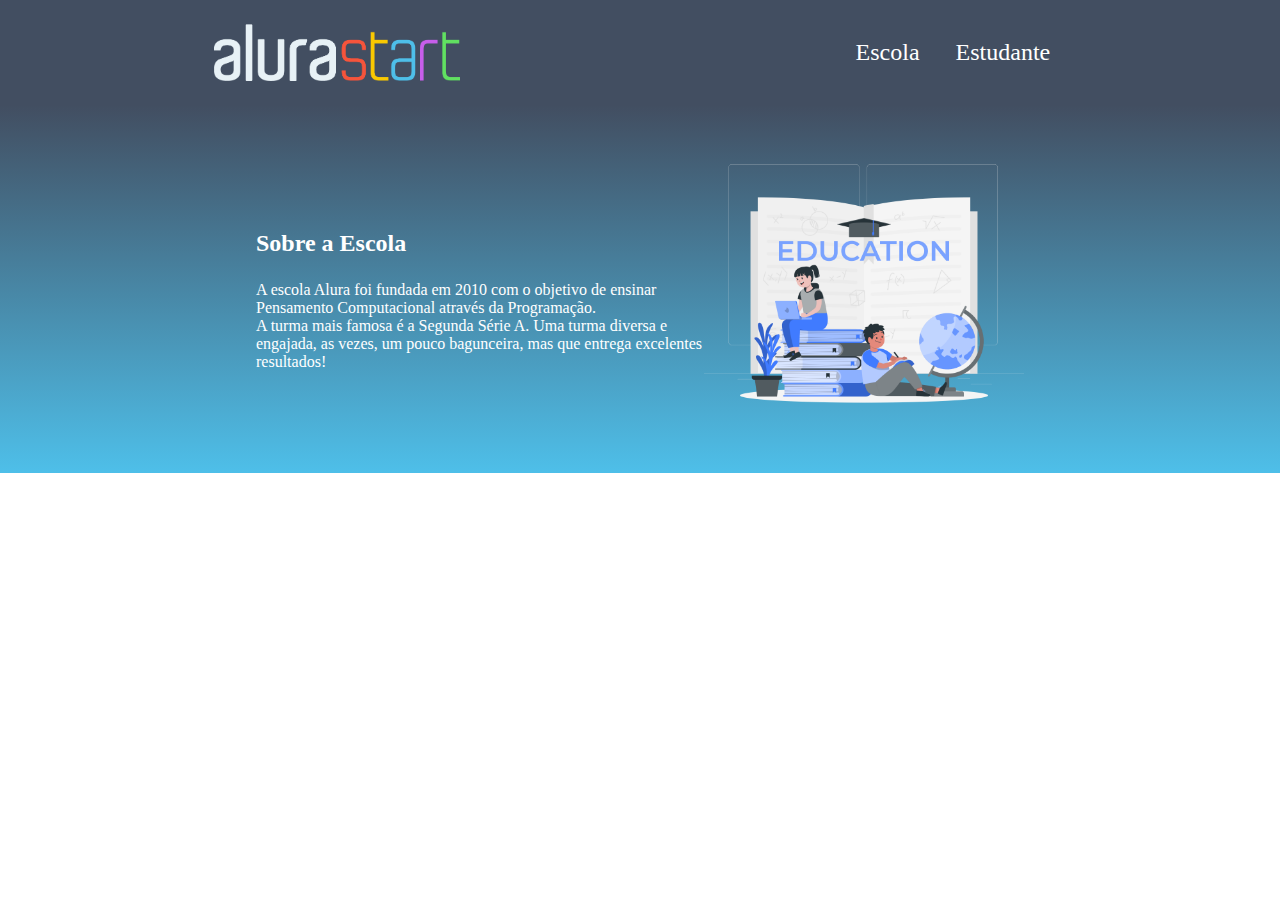
==== index.html @ 38476d0a "Add files via upload" ====
<html lang="en">
<head>
    <meta charset="UTF-8">
    <meta http-equiv="X-UA-Compatible" content="IE=edge">
    <meta name="viewport" content="width=device-width, initial-scale=1.0">
    <title>Document</title>
    <link rel="stylesheet" href="style.css">
</head>
<body>
    <header class="cabecalho">
        <img class="cabecalho-imagem" src="alurastart logo.png" alt="logo da alura start">
        <ul class="cabecalho-lista">
            <li class="cabecalho-lista-item">Escola</li>
            <li class="cabecalho-lista-item">Estudante</li>
        </ul>
    </header>
    <section class="escola">
        <div class="escola-div-conteudo">
            <h2 class="escola-titulo">Sobre a Escola</h2>
            <p class="escola-texto-um">A escola Alura foi fundada em 2010 com o objetivo de ensinar Pensamento Computacional através da Programação.</p>
            <p class="escola-texto-dois">A turma mais famosa é a Segunda Série A. Uma turma diversa e engajada, as vezes, um pouco bagunceira, mas que entrega excelentes resultados!</p>    
        </div>
        <img class="escola-imagem"src="Education-rafiki.png" alt="imagem representando uma educação escolar">
    </section>
</body>
</html>
---- style.css ----
*{
    margin: 0;
    padding: 0;
}

.cabecalho {
    background-color: #424E61;
    color: white;
    display: flex;
    justify-content: space-around;
    align-items: center;
    padding: 24px;
}

.cabecalho-imagem{
    width: 20%;
}

.cabecalho-lista-item{
    display: inline-block;
    margin: 0 16px;
    font-size: 24px;
}

.escola-imagem{
    width: 25%;
}

.escola{
    background-image: linear-gradient(#424E61,#4EBFE9);
    color: white;
    display: flex;
    justify-content: center;
    align-items: center;
    padding: 24px 0 ;
}

.escola-div-conteudo{
    width: 35%;
}
.escola-titulo{
    padding: 24px 0;
}
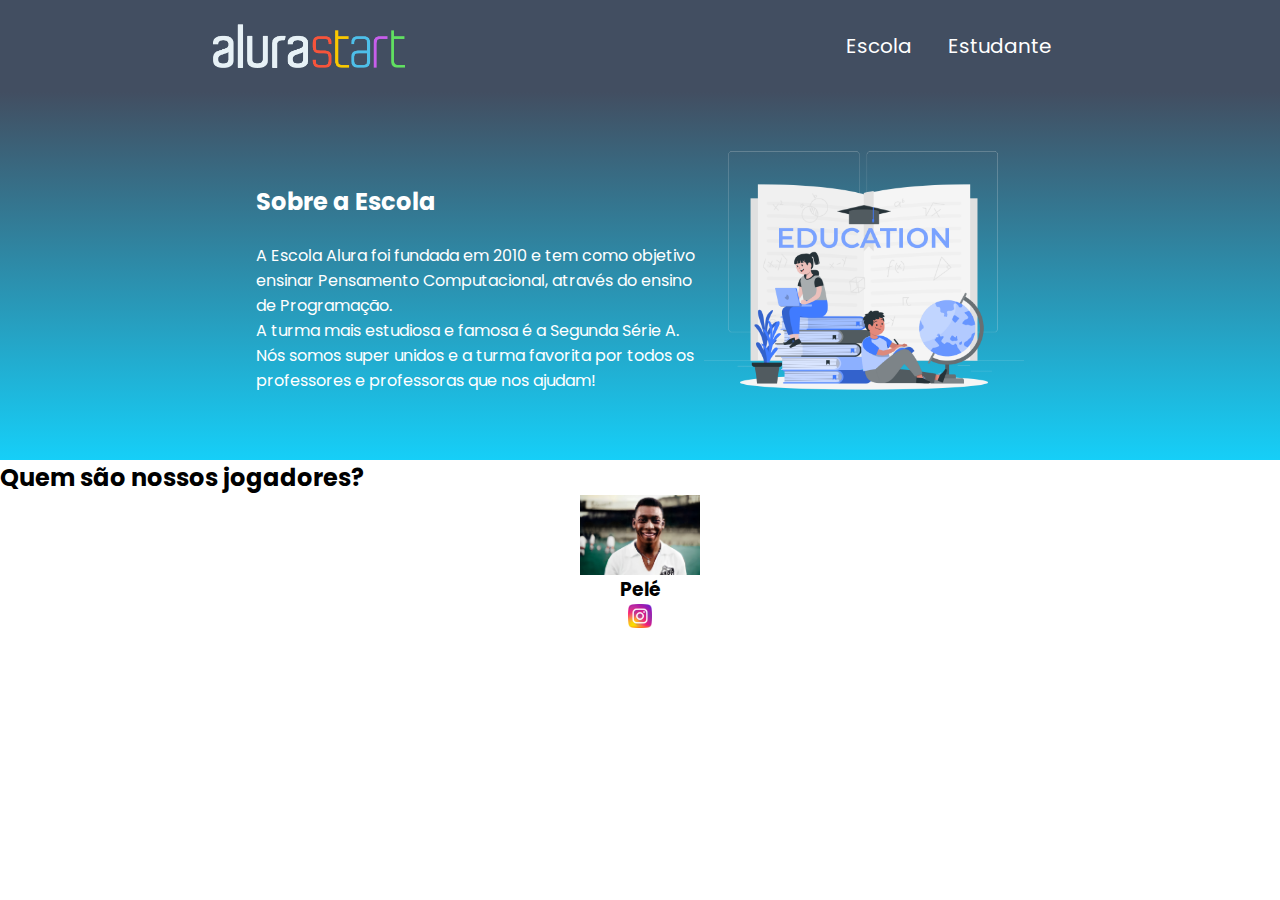
==== commit 476341b0: "Add files via upload" ====
--- a/index.html
+++ b/index.html
@@ -1,11 +1,14 @@
 <html lang="en">
-<head>
-    <meta charset="UTF-8">
-    <meta http-equiv="X-UA-Compatible" content="IE=edge">
-    <meta name="viewport" content="width=device-width, initial-scale=1.0">
-    <title>Document</title>
-    <link rel="stylesheet" href="style.css">
-</head>
+    <head>
+        <meta charset="UTF-8">
+        <meta http-equiv="X-UA-Compatible" content="IE=edge">
+        <meta name="viewport" content="width=device-width, initial-scale=1.0">
+        <title>Equipe Alura Start</title>
+        <link rel="stylesheet" href="style.css">
+        <link rel="preconnect" href="https://fonts.googleapis.com">
+        <link rel="preconnect" href="https://fonts.gstatic.com" crossorigin>
+        <link href="https://fonts.googleapis.com/css2?family=Poppins&display=swap" rel="stylesheet">
+    </head>    
 <body>
     <header class="cabecalho">
         <img class="cabecalho-imagem" src="alurastart logo.png" alt="logo da alura start">
@@ -14,14 +17,25 @@
             <li class="cabecalho-lista-item">Estudante</li>
         </ul>
     </header>
+
+
     <section class="escola">
         <div class="escola-div-conteudo">
             <h2 class="escola-titulo">Sobre a Escola</h2>
-            <p class="escola-texto-um">A escola Alura foi fundada em 2010 com o objetivo de ensinar Pensamento Computacional através da Programação.</p>
-            <p class="escola-texto-dois">A turma mais famosa é a Segunda Série A. Uma turma diversa e engajada, as vezes, um pouco bagunceira, mas que entrega excelentes resultados!</p>    
+            <p class="escola-texto-um">A Escola Alura foi fundada em 2010 e tem como objetivo ensinar Pensamento Computacional, através do ensino de  Programação.</p>
+            <p class="escola-texto-dois">A turma mais estudiosa e famosa é a Segunda Série A. Nós somos super unidos e a turma favorita por todos os professores e professoras que nos ajudam!</p>
         </div>
-        <img class="escola-imagem"src="Education-rafiki.png" alt="imagem representando uma educação escolar">
+        <img class="escola-imagem" src="Education-rafiki.png" alt="educação">
+    </section>
+    <section class="estudante">
+        <h2 class="estudante-titulo">Quem são nossos jogadores?</h2>
+        <div class="jogador-div">
+            <img class="estudante-imagem" src="Pele-Santos-2.jpg" alt="foto do pelé">
+            <h3 class="jogador-nome">Pelé</h3>
+            <img class="jogador-icone" src="instagram.png" alt="">
+        </div>
     </section>
 </body>
 </html>
 
+
--- a/style.css
+++ b/style.css
@@ -1,6 +1,9 @@
-*{
+* {
     margin: 0;
     padding: 0;
+}
+body{
+    font-family: 'Poppins', sans-serif;
 }
 
 .cabecalho {
@@ -9,17 +12,17 @@
     display: flex;
     justify-content: space-around;
     align-items: center;
-    padding: 24px;
+    padding: 24px 0;
 }
 
 .cabecalho-imagem{
-    width: 20%;
+    width: 15%;
 }
 
 .cabecalho-lista-item{
     display: inline-block;
     margin: 0 16px;
-    font-size: 24px;
+    font-size: 20px;
 }
 
 .escola-imagem{
@@ -27,12 +30,12 @@
 }
 
 .escola{
-    background-image: linear-gradient(#424E61,#4EBFE9);
-    color: white;
+    background-image: linear-gradient(#424E61,#16CFF8);
+    color:white;
     display: flex;
     justify-content: center;
     align-items: center;
-    padding: 24px 0 ;
+    padding: 24px 0;
 }
 
 .escola-div-conteudo{
@@ -40,4 +43,17 @@
 }
 .escola-titulo{
     padding: 24px 0;
-}+}
+
+.estudante-imagem{
+    width: 120px;
+}
+
+.jogador-icone{
+    width: 24px;
+}
+
+.jogador-div{
+    text-align: center;
+}
+
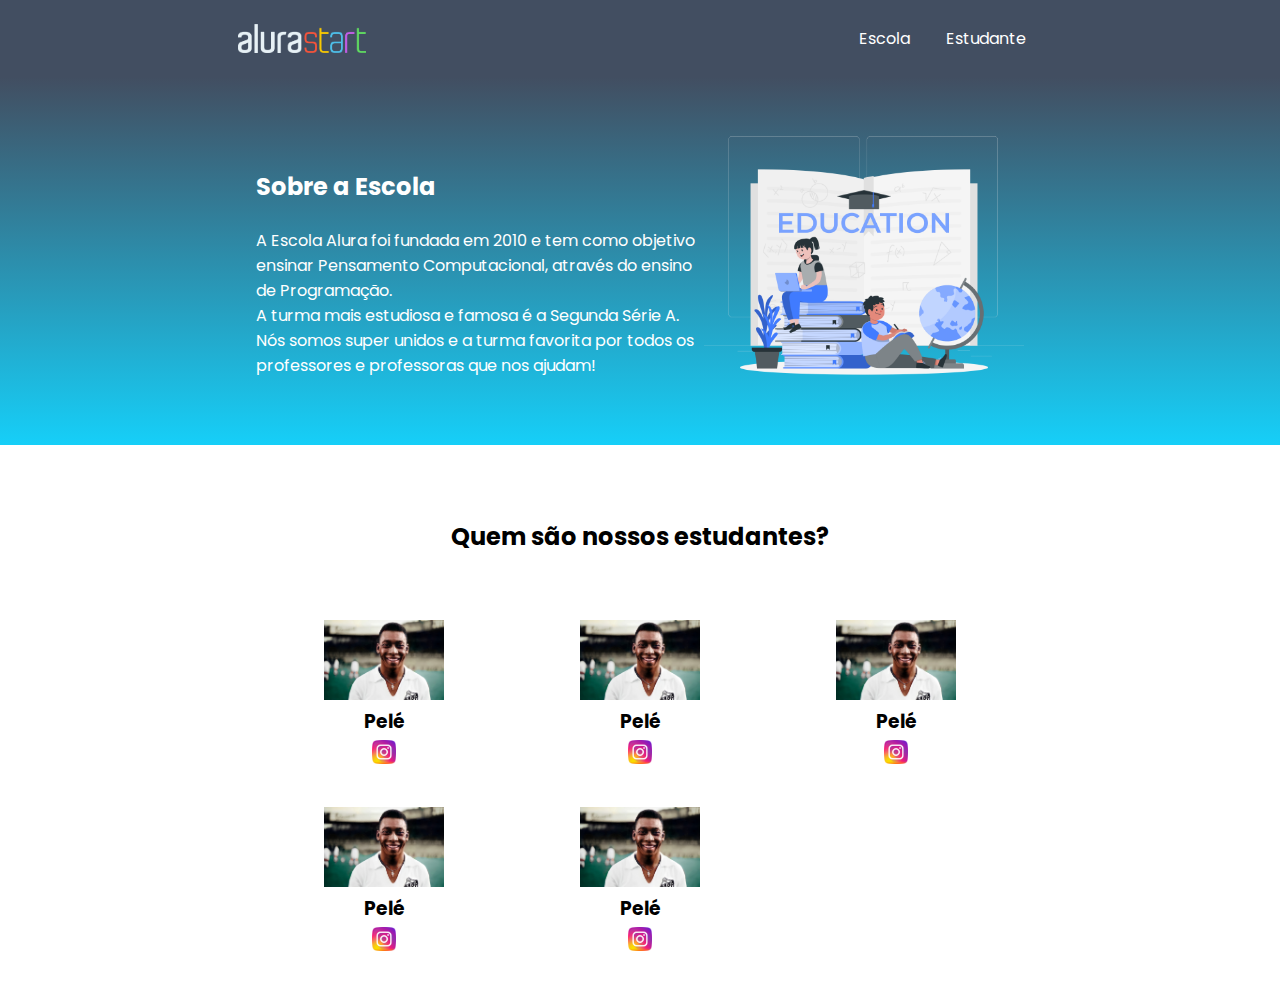
==== commit 358aca41: "Add files via upload" ====
--- a/index.html
+++ b/index.html
@@ -1,14 +1,17 @@
+<!DOCTYPE html>
 <html lang="en">
-    <head>
-        <meta charset="UTF-8">
-        <meta http-equiv="X-UA-Compatible" content="IE=edge">
-        <meta name="viewport" content="width=device-width, initial-scale=1.0">
-        <title>Equipe Alura Start</title>
-        <link rel="stylesheet" href="style.css">
-        <link rel="preconnect" href="https://fonts.googleapis.com">
-        <link rel="preconnect" href="https://fonts.gstatic.com" crossorigin>
-        <link href="https://fonts.googleapis.com/css2?family=Poppins&display=swap" rel="stylesheet">
-    </head>    
+
+<head>
+    <meta charset="UTF-8">
+    <meta http-equiv="X-UA-Compatible" content="IE=edge">
+    <meta name="viewport" content="width=device-width, initial-scale=1.0">
+    <title>Equipe Alura Start</title>
+    <link rel="stylesheet" href="style.css">
+    <link rel="preconnect" href="https://fonts.googleapis.com">
+    <link rel="preconnect" href="https://fonts.gstatic.com" crossorigin>
+    <link href="https://fonts.googleapis.com/css2?family=Poppins&display=swap" rel="stylesheet">
+</head>
+
 <body>
     <header class="cabecalho">
         <img class="cabecalho-imagem" src="alurastart logo.png" alt="logo da alura start">
@@ -17,25 +20,52 @@
             <li class="cabecalho-lista-item">Estudante</li>
         </ul>
     </header>
-
-
     <section class="escola">
         <div class="escola-div-conteudo">
             <h2 class="escola-titulo">Sobre a Escola</h2>
-            <p class="escola-texto-um">A Escola Alura foi fundada em 2010 e tem como objetivo ensinar Pensamento Computacional, através do ensino de  Programação.</p>
-            <p class="escola-texto-dois">A turma mais estudiosa e famosa é a Segunda Série A. Nós somos super unidos e a turma favorita por todos os professores e professoras que nos ajudam!</p>
+            <p class="escola-texto-um">A Escola Alura foi fundada em 2010 e tem como objetivo ensinar Pensamento
+                Computacional, através do ensino de Programação.</p>
+            <p class="escola-texto-dois">A turma mais estudiosa e famosa é a Segunda Série A. Nós somos super unidos e a
+                turma favorita por todos os professores e professoras que nos ajudam!</p>
         </div>
-        <img class="escola-imagem" src="Education-rafiki.png" alt="educação">
+        <img class="escola-imagem" src="Education-rafiki.png" alt="imagem que representa uma professora em sala de aula">
     </section>
     <section class="estudante">
-        <h2 class="estudante-titulo">Quem são nossos jogadores?</h2>
-        <div class="jogador-div">
-            <img class="estudante-imagem" src="Pele-Santos-2.jpg" alt="foto do pelé">
-            <h3 class="jogador-nome">Pelé</h3>
-            <img class="jogador-icone" src="instagram.png" alt="">
+        <h2 class="estudante-titulo">Quem são nossos estudantes?</h2>
+        <div class="estudante-todos">
+        <span></span>
+        <div class="estudante-div">
+            <img class="estudante-imagem" src="Pele-Santos-2.jpg" alt="foto do marcelo">
+            <h3 class="estudante-nome">Pelé</h3>
+            <a href="https://www.instagram.com/pele?igsh=eDFvaThrbmEwMHdr"><img class="estudante-icone" src="instagram.png" alt="icone instagram"></a>
         </div>
+        <div class="estudante-div">
+            <img class="estudante-imagem" src="Pele-Santos-2.jpg" alt="foto do marcelo">
+            <h3 class="estudante-nome">Pelé</h3>
+            <img class="estudante-icone" src="instagram.png" alt="icone instagram">
+        </div>
+        <div class="estudante-div">
+            <img class="estudante-imagem" src="Pele-Santos-2.jpg" alt="foto do marcelo">
+            <h3 class="estudante-nome">Pelé</h3>
+            <img class="estudante-icone" src="instagram.png" alt="icone instagram">
+        </div>
+        <span></span>
+        <span></span>
+        <div class="estudante-div">
+            <img class="estudante-imagem" src="Pele-Santos-2.jpg" alt="foto do marcelo">
+            <h3 class="estudante-nome">Pelé</h3>
+            <img class="estudante-icone" src="instagram.png" alt="icone instagram">
+        </div>
+        <div class="estudante-div">
+            <img class="estudante-imagem" src="Pele-Santos-2.jpg" alt="foto do marcelo">
+            <h3 class="estudante-nome">Pelé</h3>
+            <img class="estudante-icone" src="instagram.png" alt="icone instagram">
+        </div>
+    </div>
     </section>
 </body>
+
 </html>
 
 
+
--- a/style.css
+++ b/style.css
@@ -1,11 +1,10 @@
-* {
+*{
     margin: 0;
     padding: 0;
 }
-body{
+body {
     font-family: 'Poppins', sans-serif;
 }
-
 .cabecalho {
     background-color: #424E61;
     color: white;
@@ -16,13 +15,13 @@
 }
 
 .cabecalho-imagem{
-    width: 15%;
+    width: 10%;
 }
 
 .cabecalho-lista-item{
     display: inline-block;
     margin: 0 16px;
-    font-size: 20px;
+    font-size: 16px;
 }
 
 .escola-imagem{
@@ -41,19 +40,35 @@
 .escola-div-conteudo{
     width: 35%;
 }
+
+
 .escola-titulo{
     padding: 24px 0;
 }
 
+.estudante{
+    padding: 24px 0;
+}
 .estudante-imagem{
     width: 120px;
 }
 
-.jogador-icone{
+.estudante-icone{
     width: 24px;
+    padding: 4px 8px;
 }
 
-.jogador-div{
+.estudante-div{
     text-align: center;
+    padding: 16px 0;
 }
 
+.estudante-titulo{
+    text-align: center;
+    padding: 50px 0;
+}
+
+.estudante-todos{
+    display: grid;
+    grid-template-columns: 20% 20% 20% 20% 20%;
+}
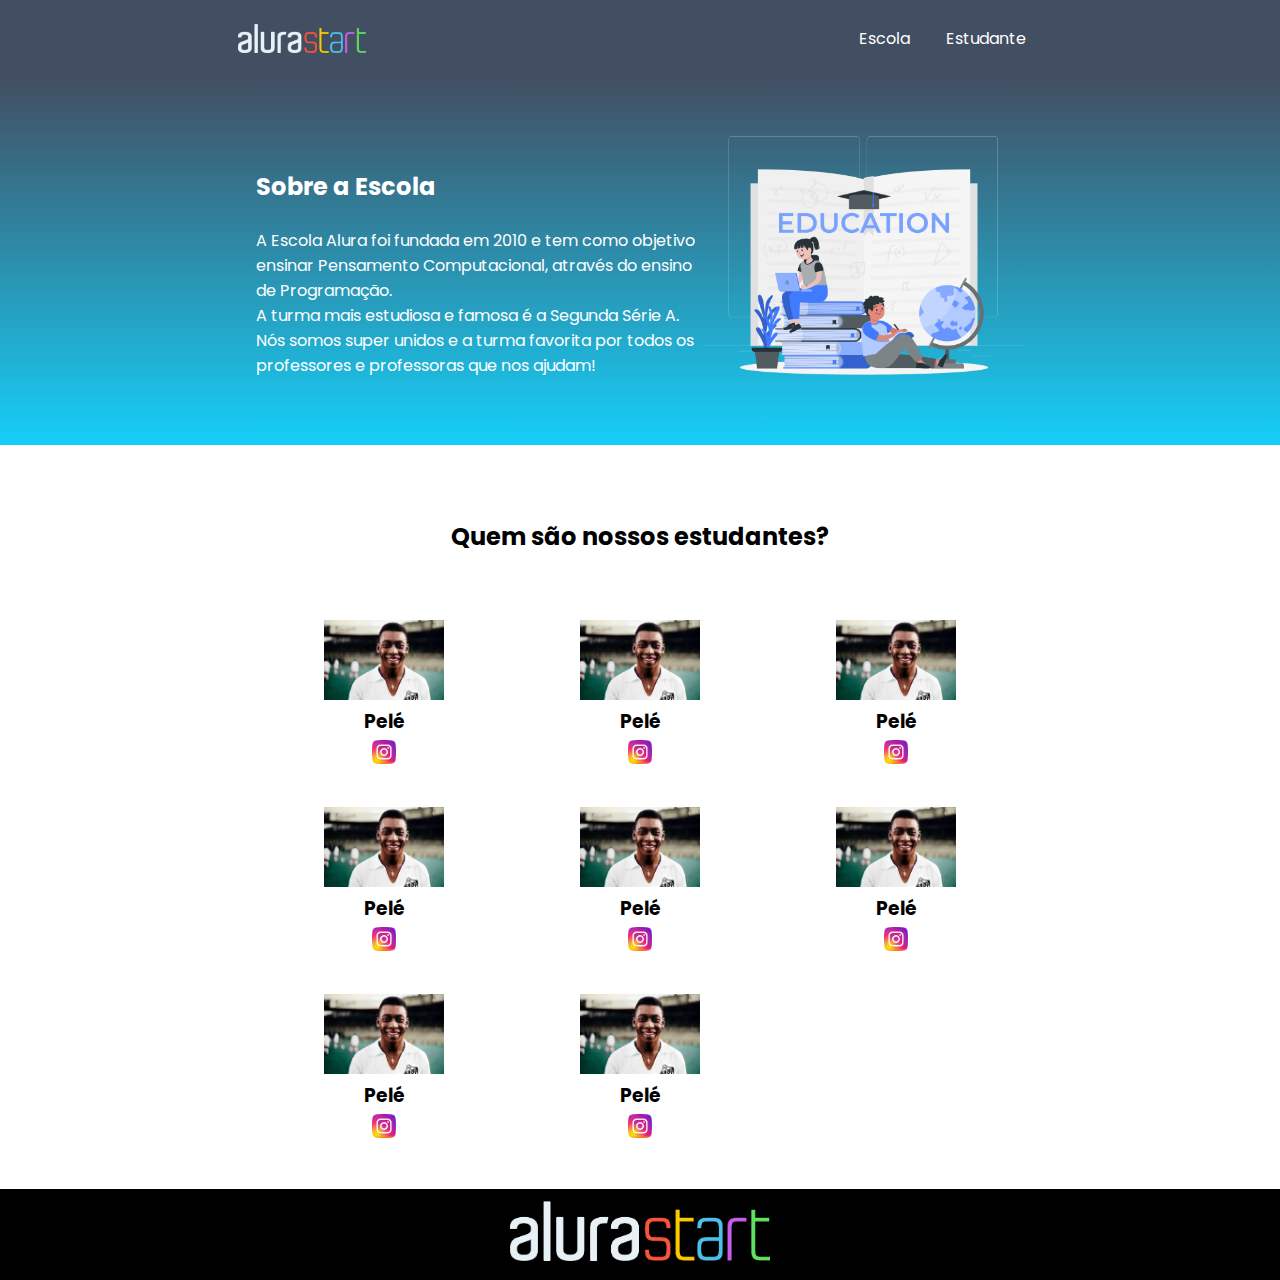
==== commit 52c48641: "Add files via upload" ====
--- a/index.html
+++ b/index.html
@@ -1,6 +1,5 @@
 <!DOCTYPE html>
 <html lang="en">
-
 <head>
     <meta charset="UTF-8">
     <meta http-equiv="X-UA-Compatible" content="IE=edge">
@@ -11,7 +10,6 @@
     <link rel="preconnect" href="https://fonts.gstatic.com" crossorigin>
     <link href="https://fonts.googleapis.com/css2?family=Poppins&display=swap" rel="stylesheet">
 </head>
-
 <body>
     <header class="cabecalho">
         <img class="cabecalho-imagem" src="alurastart logo.png" alt="logo da alura start">
@@ -23,10 +21,8 @@
     <section class="escola">
         <div class="escola-div-conteudo">
             <h2 class="escola-titulo">Sobre a Escola</h2>
-            <p class="escola-texto-um">A Escola Alura foi fundada em 2010 e tem como objetivo ensinar Pensamento
-                Computacional, através do ensino de Programação.</p>
-            <p class="escola-texto-dois">A turma mais estudiosa e famosa é a Segunda Série A. Nós somos super unidos e a
-                turma favorita por todos os professores e professoras que nos ajudam!</p>
+            <p class="escola-texto-um">A Escola Alura foi fundada em 2010 e tem como objetivo ensinar Pensamento Computacional, através do ensino de  Programação.</p>
+            <p class="escola-texto-dois">A turma mais estudiosa e famosa é a Segunda Série A. Nós somos super unidos e a turma favorita por todos os professores e professoras que nos ajudam!</p>
         </div>
         <img class="escola-imagem" src="Education-rafiki.png" alt="imagem que representa uma professora em sala de aula">
     </section>
@@ -35,37 +31,54 @@
         <div class="estudante-todos">
         <span></span>
         <div class="estudante-div">
-            <img class="estudante-imagem" src="Pele-Santos-2.jpg" alt="foto do marcelo">
+            <img class="estudante-imagem" src="Pele-Santos-2.jpg" alt="foto do pele">
             <h3 class="estudante-nome">Pelé</h3>
-            <a href="https://www.instagram.com/pele?igsh=eDFvaThrbmEwMHdr"><img class="estudante-icone" src="instagram.png" alt="icone instagram"></a>
+            <a href="https://www.instagram.com/pele/"><img class="estudante-icone" src="instagram.png" alt="icone instagram"></a>
         </div>
         <div class="estudante-div">
-            <img class="estudante-imagem" src="Pele-Santos-2.jpg" alt="foto do marcelo">
+            <img class="estudante-imagem" src="Pele-Santos-2.jpg" alt="foto do pele">
             <h3 class="estudante-nome">Pelé</h3>
-            <img class="estudante-icone" src="instagram.png" alt="icone instagram">
+            <a href="https://www.instagram.com/pele/"><img class="estudante-icone" src="instagram.png" alt="icone instagram"></a>
         </div>
         <div class="estudante-div">
-            <img class="estudante-imagem" src="Pele-Santos-2.jpg" alt="foto do marcelo">
+            <img class="estudante-imagem" src="Pele-Santos-2.jpg" alt="foto do pele">
             <h3 class="estudante-nome">Pelé</h3>
-            <img class="estudante-icone" src="instagram.png" alt="icone instagram">
+            <a href="https://www.instagram.com/pele/"><img class="estudante-icone" src="instagram.png" alt="icone instagram"></a>
         </div>
         <span></span>
         <span></span>
         <div class="estudante-div">
-            <img class="estudante-imagem" src="Pele-Santos-2.jpg" alt="foto do marcelo">
+            <img class="estudante-imagem" src="Pele-Santos-2.jpg" alt="foto do pele">
             <h3 class="estudante-nome">Pelé</h3>
-            <img class="estudante-icone" src="instagram.png" alt="icone instagram">
+            <a href="https://www.instagram.com/pele/"><img class="estudante-icone" src="instagram.png" alt="icone instagram"></a>
         </div>
         <div class="estudante-div">
-            <img class="estudante-imagem" src="Pele-Santos-2.jpg" alt="foto do marcelo">
+            <img class="estudante-imagem" src="Pele-Santos-2.jpg" alt="foto do pele">
             <h3 class="estudante-nome">Pelé</h3>
-            <img class="estudante-icone" src="instagram.png" alt="icone instagram">
+            <a href="https://www.instagram.com/pele/"><img class="estudante-icone" src="instagram.png" alt="icone instagram"></a>
         </div>
+        <div class="estudante-div">
+            <img class="estudante-imagem" src="Pele-Santos-2.jpg" alt="foto do pele">
+            <h3 class="estudante-nome">Pelé</h3>
+            <a href="https://www.instagram.com/pele/"><img class="estudante-icone" src="instagram.png" alt="icone instagram"></a>
+        </div>
+        <span></span>
+        <span></span>
+        <div class="estudante-div">
+            <img class="estudante-imagem" src="Pele-Santos-2.jpg" alt="foto do pele">
+            <h3 class="estudante-nome">Pelé</h3>
+            <a href="https://www.instagram.com/pele/"><img class="estudante-icone" src="instagram.png" alt="icone instagram"></a>
+        </div>
+        <div class="estudante-div">
+            <img class="estudante-imagem" src="Pele-Santos-2.jpg" alt="foto do pele">
+            <h3 class="estudante-nome">Pelé</h3>
+            <a href="https://www.instagram.com/pele/"><img class="estudante-icone" src="instagram.png" alt="icone instagram"></a>
+        </div>
+
     </div>
     </section>
+    <footer class="rodape">
+        <img class="rodape-imagem"src="alurastart logo.png" alt="logo da alura start">
+    </footer>
 </body>
-
-</html>
-
-
-
+</html>--- a/style.css
+++ b/style.css
@@ -72,3 +72,14 @@
     display: grid;
     grid-template-columns: 20% 20% 20% 20% 20%;
 }
+
+.rodape{
+    background-color: black;
+    text-align: center;
+}
+
+.rodape-imagem{
+    height: 60px;
+    padding: 12px 0;
+   
+}
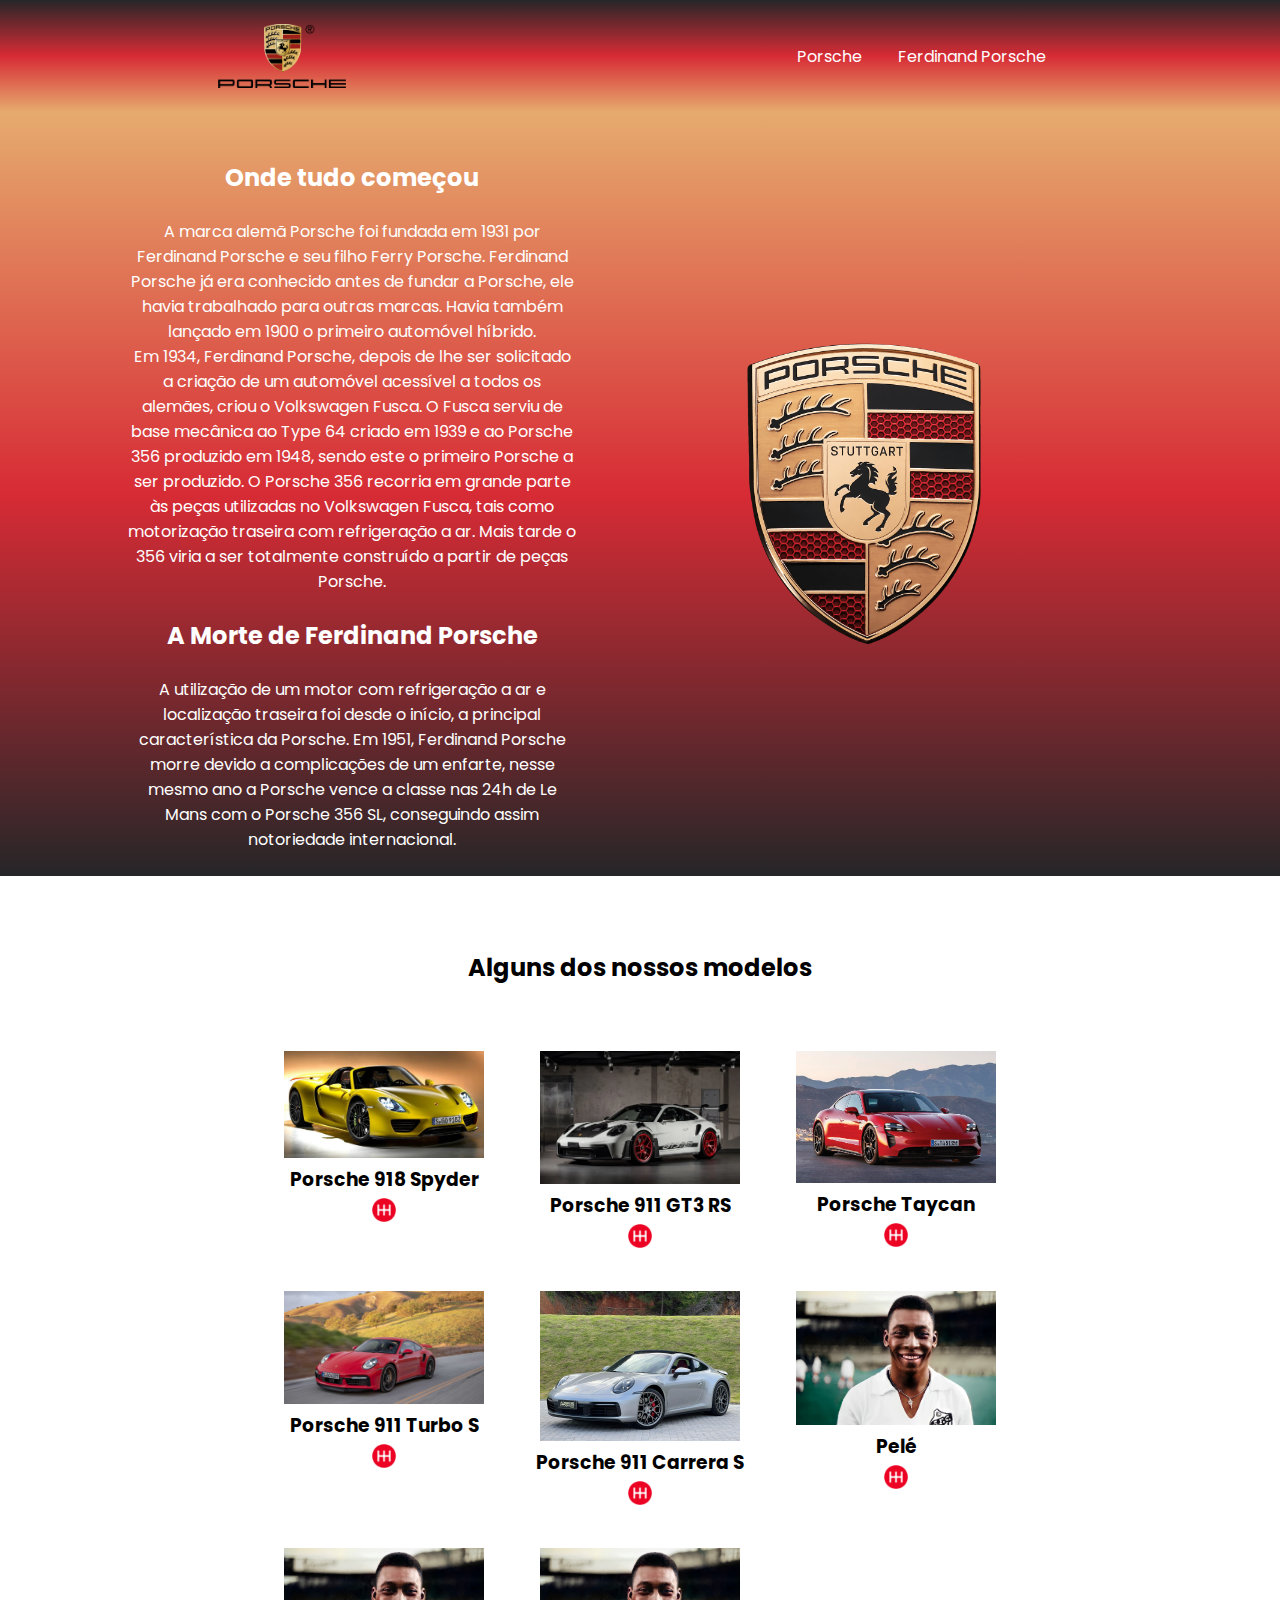
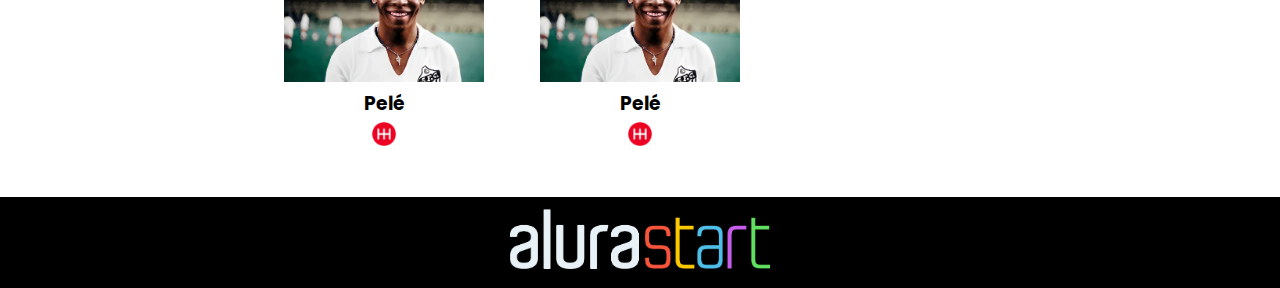
==== commit af030bea: "Add files via upload" ====
--- a/index.html
+++ b/index.html
@@ -4,7 +4,7 @@
     <meta charset="UTF-8">
     <meta http-equiv="X-UA-Compatible" content="IE=edge">
     <meta name="viewport" content="width=device-width, initial-scale=1.0">
-    <title>Equipe Alura Start</title>
+    <title>Sobre a Porsche</title>
     <link rel="stylesheet" href="style.css">
     <link rel="preconnect" href="https://fonts.googleapis.com">
     <link rel="preconnect" href="https://fonts.gstatic.com" crossorigin>
@@ -12,67 +12,71 @@
 </head>
 <body>
     <header class="cabecalho">
-        <img class="cabecalho-imagem" src="alurastart logo.png" alt="logo da alura start">
+        <img class="cabecalho-imagem" src="Porsche.png" alt="logo da porsche">
         <ul class="cabecalho-lista">
-            <li class="cabecalho-lista-item">Escola</li>
-            <li class="cabecalho-lista-item">Estudante</li>
+            <li class="cabecalho-lista-item">Porsche</li>
+            <li class="cabecalho-lista-item">Ferdinand Porsche</li>
         </ul>
     </header>
     <section class="escola">
         <div class="escola-div-conteudo">
-            <h2 class="escola-titulo">Sobre a Escola</h2>
-            <p class="escola-texto-um">A Escola Alura foi fundada em 2010 e tem como objetivo ensinar Pensamento Computacional, através do ensino de  Programação.</p>
-            <p class="escola-texto-dois">A turma mais estudiosa e famosa é a Segunda Série A. Nós somos super unidos e a turma favorita por todos os professores e professoras que nos ajudam!</p>
+            <h2 class="escola-titulo">Onde tudo começou</h2>
+            <div class="escola-textos">
+            <p class="escola-texto-um">A marca alemã Porsche foi fundada em 1931 por Ferdinand Porsche e seu filho Ferry Porsche. Ferdinand Porsche já era conhecido antes de fundar a Porsche, ele havia trabalhado para outras marcas. Havia também lançado em 1900 o primeiro automóvel híbrido.</p>
+            <p class="escola-texto-dois">Em 1934, Ferdinand Porsche, depois de lhe ser solicitado a criação de um automóvel acessível a todos os alemães, criou o Volkswagen Fusca. O Fusca serviu de base mecânica ao Type 64 criado em 1939 e ao Porsche 356 produzido em 1948, sendo este o primeiro Porsche a ser produzido. O Porsche 356 recorria em grande parte às peças utilizadas no Volkswagen Fusca, tais como motorização traseira com refrigeração a ar. Mais tarde o 356 viria a ser totalmente construído a partir de peças Porsche.</p>
+            <h2 class="escola-titulo-dois">A Morte de Ferdinand Porsche</h2>
+            <p class="escola-texto-tres">A utilização de um motor com refrigeração a ar e localização traseira foi desde o início, a principal característica da Porsche. Em 1951, Ferdinand Porsche morre devido a complicações de um enfarte, nesse mesmo ano a Porsche vence a classe nas 24h de Le Mans com o Porsche 356 SL, conseguindo assim notoriedade internacional.</p>
         </div>
-        <img class="escola-imagem" src="Education-rafiki.png" alt="imagem que representa uma professora em sala de aula">
+        </div>
+        <img class="escola-imagem" src="logo_porsche.png" alt="logo da porsche">
     </section>
     <section class="estudante">
-        <h2 class="estudante-titulo">Quem são nossos estudantes?</h2>
+        <h2 class="estudante-titulo">Alguns dos nossos modelos</h2>
         <div class="estudante-todos">
         <span></span>
         <div class="estudante-div">
-            <img class="estudante-imagem" src="Pele-Santos-2.jpg" alt="foto do pele">
-            <h3 class="estudante-nome">Pelé</h3>
-            <a href="https://www.instagram.com/pele/"><img class="estudante-icone" src="instagram.png" alt="icone instagram"></a>
+            <img class="estudante-imagem" src="918Spyder.png" alt="foto da Porsche 918 Spyder">
+            <h3 class="estudante-nome">Porsche 918 Spyder</h3>
+            <a href="index2.html"><img class="estudante-icone" src="webmotorslogo.png" alt="icone instagram"></a>
+        </div>
+        <div class="estudante-div">
+            <img class="estudante-imagem" src="gt3rs.png" alt="foto da Porsche GT3 RS">
+            <h3 class="estudante-nome">Porsche 911 GT3 RS</h3>
+            <a href="https://www.webmotors.com.br/carros/estoque/porsche/911?estadocidade=estoque&marca1=PORSCHE&modelo1=911&autocomplete=911&autocompleteTerm=PORSCHE%20911&lkid=1705&idcmpint=t1:c17:m07:webmotors:modelo::porsche%20911"><img class="estudante-icone" src="webmotorslogo.png" alt="icone instagram"></a>
+        </div>
+        <div class="estudante-div">
+            <img class="estudante-imagem" src="taycan.png" alt="foto da Porsche Taycan">
+            <h3 class="estudante-nome">Porsche Taycan</h3>
+            <a href="https://www.webmotors.com.br/carros/estoque/porsche/taycan?estadocidade=estoque&marca1=PORSCHE&modelo1=TAYCAN&autocomplete=taycan&autocompleteTerm=PORSCHE%20TAYCAN&lkid=1705"><img class="estudante-icone" src="webmotorslogo.png" alt="icone instagram"></a>
+        </div>
+        <span></span>
+        <span></span>
+        <div class="estudante-div">
+            <img class="estudante-imagem" src="turbos.png" alt="foto da Porsche 911 Turbo S">
+            <h3 class="estudante-nome">Porsche 911 Turbo S</h3>
+            <a href="https://www.webmotors.com.br/carros/estoque/porsche/911?estadocidade=estoque&marca1=PORSCHE&modelo1=911&autocomplete=911&autocompleteTerm=PORSCHE%20911&lkid=1705&idcmpint=t1:c17:m07:webmotors:modelo::porsche%20911"><img class="estudante-icone" src="webmotorslogo.png" alt="icone instagram"></a>
+        </div>
+        <div class="estudante-div">
+            <img class="estudante-imagem" src="carreras.png" alt="foto da Porsche 911 Carrera S">
+            <h3 class="estudante-nome">Porsche 911 Carrera S</h3>
+            <a href="https://www.webmotors.com.br/carros/estoque/porsche/911?estadocidade=estoque&marca1=PORSCHE&modelo1=911&autocomplete=911&autocompleteTerm=PORSCHE%20911&lkid=1705&idcmpint=t1:c17:m07:webmotors:modelo::porsche%20911"><img class="estudante-icone" src="webmotorslogo.png" alt="icone instagram"></a>
         </div>
         <div class="estudante-div">
             <img class="estudante-imagem" src="Pele-Santos-2.jpg" alt="foto do pele">
             <h3 class="estudante-nome">Pelé</h3>
-            <a href="https://www.instagram.com/pele/"><img class="estudante-icone" src="instagram.png" alt="icone instagram"></a>
-        </div>
-        <div class="estudante-div">
-            <img class="estudante-imagem" src="Pele-Santos-2.jpg" alt="foto do pele">
-            <h3 class="estudante-nome">Pelé</h3>
-            <a href="https://www.instagram.com/pele/"><img class="estudante-icone" src="instagram.png" alt="icone instagram"></a>
+            <a href="https://www.instagram.com/pele/"><img class="estudante-icone" src="webmotorslogo.png" alt="icone instagram"></a>
         </div>
         <span></span>
         <span></span>
         <div class="estudante-div">
             <img class="estudante-imagem" src="Pele-Santos-2.jpg" alt="foto do pele">
             <h3 class="estudante-nome">Pelé</h3>
-            <a href="https://www.instagram.com/pele/"><img class="estudante-icone" src="instagram.png" alt="icone instagram"></a>
+            <a href="https://www.instagram.com/pele/"><img class="estudante-icone" src="webmotorslogo.png" alt="icone instagram"></a>
         </div>
         <div class="estudante-div">
             <img class="estudante-imagem" src="Pele-Santos-2.jpg" alt="foto do pele">
             <h3 class="estudante-nome">Pelé</h3>
-            <a href="https://www.instagram.com/pele/"><img class="estudante-icone" src="instagram.png" alt="icone instagram"></a>
-        </div>
-        <div class="estudante-div">
-            <img class="estudante-imagem" src="Pele-Santos-2.jpg" alt="foto do pele">
-            <h3 class="estudante-nome">Pelé</h3>
-            <a href="https://www.instagram.com/pele/"><img class="estudante-icone" src="instagram.png" alt="icone instagram"></a>
-        </div>
-        <span></span>
-        <span></span>
-        <div class="estudante-div">
-            <img class="estudante-imagem" src="Pele-Santos-2.jpg" alt="foto do pele">
-            <h3 class="estudante-nome">Pelé</h3>
-            <a href="https://www.instagram.com/pele/"><img class="estudante-icone" src="instagram.png" alt="icone instagram"></a>
-        </div>
-        <div class="estudante-div">
-            <img class="estudante-imagem" src="Pele-Santos-2.jpg" alt="foto do pele">
-            <h3 class="estudante-nome">Pelé</h3>
-            <a href="https://www.instagram.com/pele/"><img class="estudante-icone" src="instagram.png" alt="icone instagram"></a>
+            <a href="https://www.instagram.com/pele/"><img class="estudante-icone" src="webmotorslogo.png" alt="icone instagram"></a>
         </div>
 
     </div>
--- a/style.css
+++ b/style.css
@@ -6,7 +6,7 @@
     font-family: 'Poppins', sans-serif;
 }
 .cabecalho {
-    background-color: #424E61;
+    background-image: linear-gradient(#262628,#d72b35,#e6ab6e);
     color: white;
     display: flex;
     justify-content: space-around;
@@ -25,11 +25,11 @@
 }
 
 .escola-imagem{
-    width: 25%;
+    width: 45%;
 }
 
 .escola{
-    background-image: linear-gradient(#424E61,#16CFF8);
+    background-image: linear-gradient(#e6ab6e,#d72b35,#262628);
     color:white;
     display: flex;
     justify-content: center;
@@ -44,13 +44,14 @@
 
 .escola-titulo{
     padding: 24px 0;
+    text-align: center;
 }
 
 .estudante{
     padding: 24px 0;
 }
 .estudante-imagem{
-    width: 120px;
+    width: 200px;
 }
 
 .estudante-icone{
@@ -83,3 +84,11 @@
     padding: 12px 0;
    
 }
+.escola-textos{
+    text-align: center;
+}
+
+.escola-titulo-dois{
+    padding: 24px 0;
+    text-align: center;
+}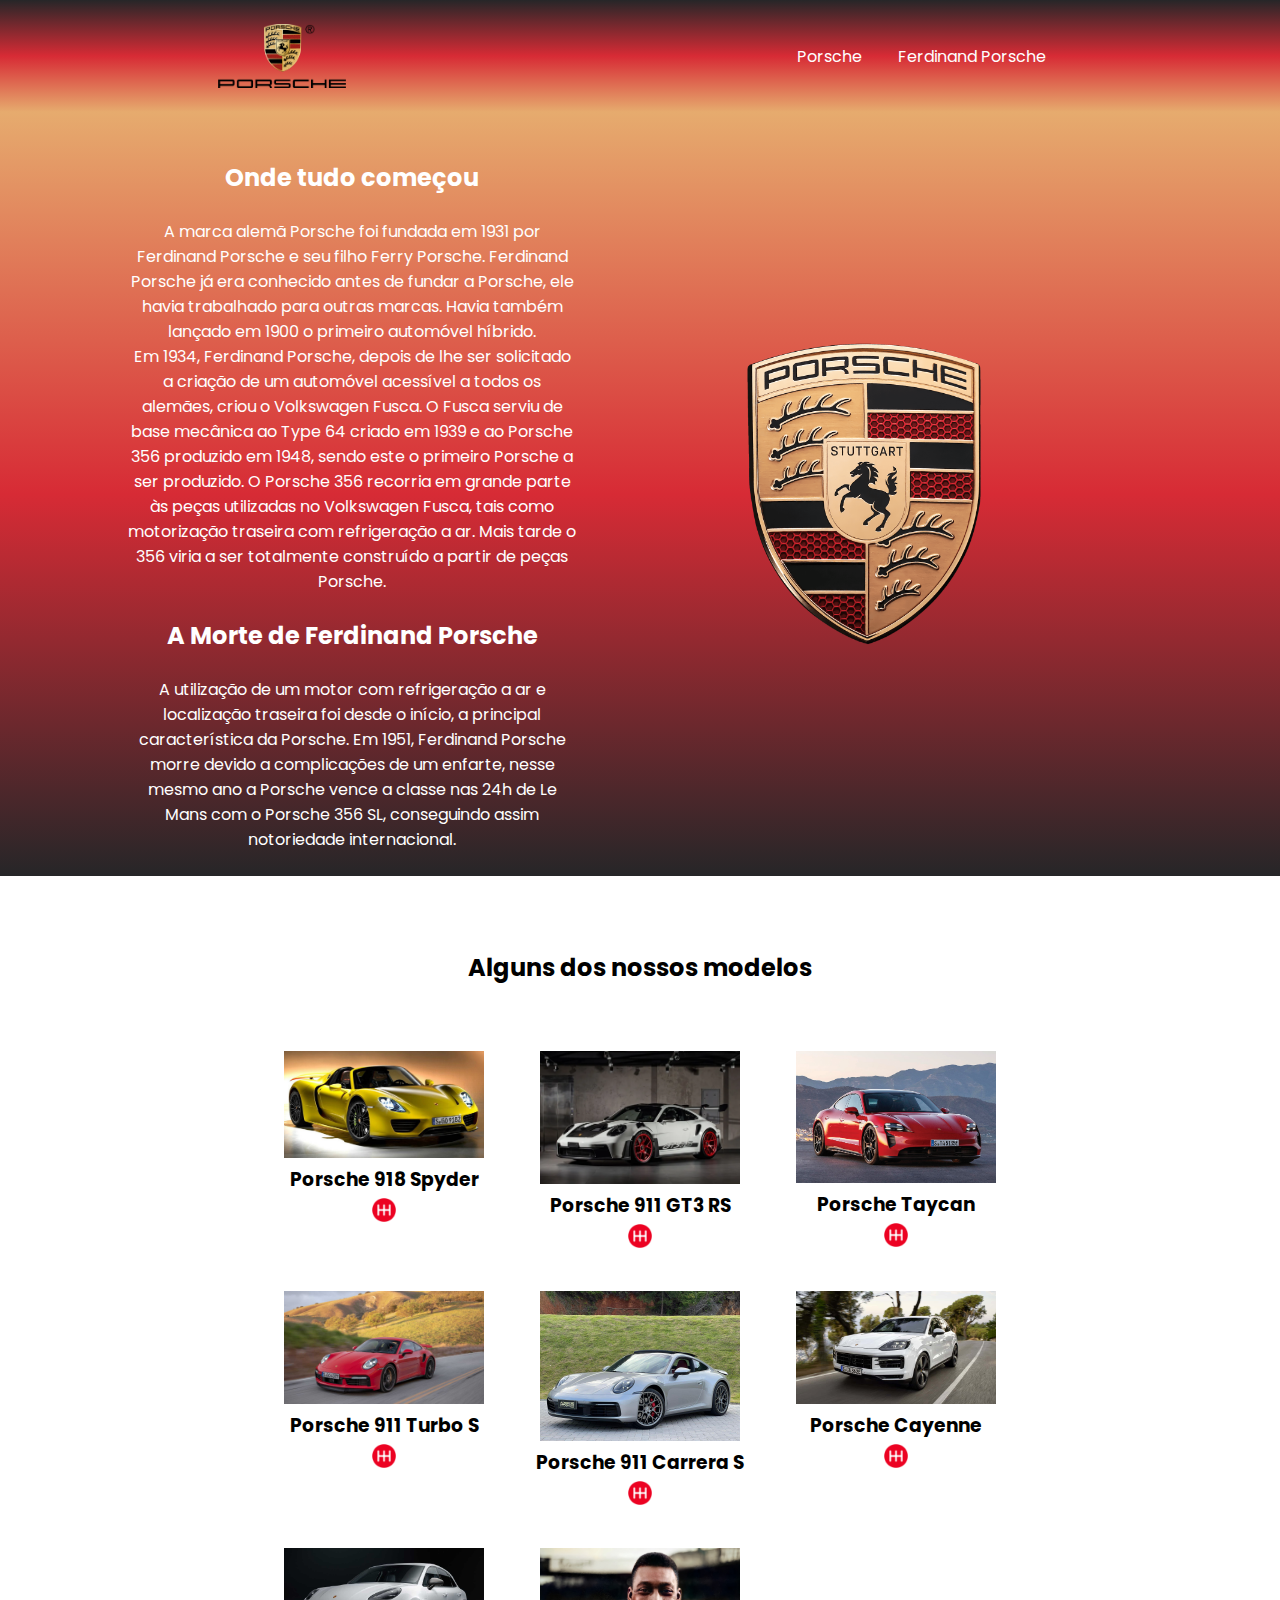
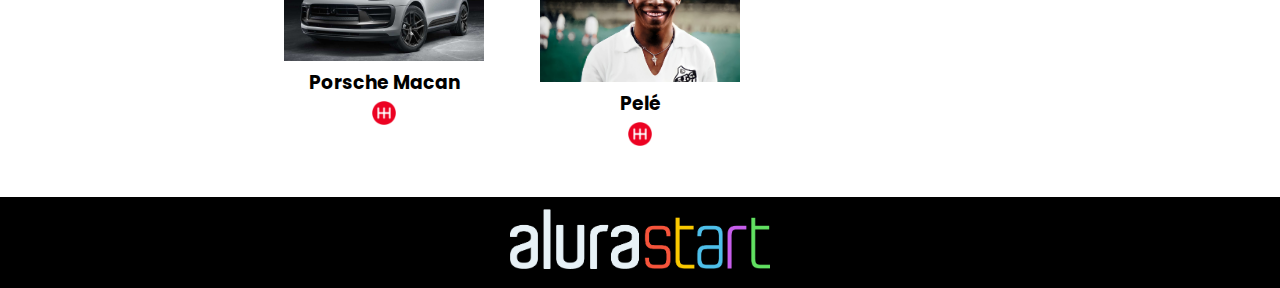
==== commit be092dda: "Add files via upload" ====
--- a/index.html
+++ b/index.html
@@ -62,23 +62,22 @@
             <a href="https://www.webmotors.com.br/carros/estoque/porsche/911?estadocidade=estoque&marca1=PORSCHE&modelo1=911&autocomplete=911&autocompleteTerm=PORSCHE%20911&lkid=1705&idcmpint=t1:c17:m07:webmotors:modelo::porsche%20911"><img class="estudante-icone" src="webmotorslogo.png" alt="icone instagram"></a>
         </div>
         <div class="estudante-div">
-            <img class="estudante-imagem" src="Pele-Santos-2.jpg" alt="foto do pele">
-            <h3 class="estudante-nome">Pelé</h3>
-            <a href="https://www.instagram.com/pele/"><img class="estudante-icone" src="webmotorslogo.png" alt="icone instagram"></a>
+            <img class="estudante-imagem" src="cayenne.png" alt="foto da Porsche Cayenne">
+            <h3 class="estudante-nome">Porsche Cayenne</h3>
+            <a href="https://www.webmotors.com.br/carros/estoque/porsche/cayenne?tipoveiculo=carros&marca1=PORSCHE&modelo1=CAYENNE"><img class="estudante-icone" src="webmotorslogo.png" alt="icone instagram"></a>
         </div>
         <span></span>
         <span></span>
         <div class="estudante-div">
-            <img class="estudante-imagem" src="Pele-Santos-2.jpg" alt="foto do pele">
-            <h3 class="estudante-nome">Pelé</h3>
-            <a href="https://www.instagram.com/pele/"><img class="estudante-icone" src="webmotorslogo.png" alt="icone instagram"></a>
+            <img class="estudante-imagem" src="macan.png" alt="foto da Porsche Macan">
+            <h3 class="estudante-nome">Porsche Macan</h3>
+            <a href="https://www.webmotors.com.br/carros/estoque/porsche/macan?estadocidade=estoque&marca1=PORSCHE&modelo1=MACAN&autocomplete=maca&autocompleteTerm=PORSCHE%20MACAN&lkid=1705"><img class="estudante-icone" src="webmotorslogo.png" alt="icone instagram"></a>
         </div>
         <div class="estudante-div">
             <img class="estudante-imagem" src="Pele-Santos-2.jpg" alt="foto do pele">
             <h3 class="estudante-nome">Pelé</h3>
             <a href="https://www.instagram.com/pele/"><img class="estudante-icone" src="webmotorslogo.png" alt="icone instagram"></a>
         </div>
-
     </div>
     </section>
     <footer class="rodape">
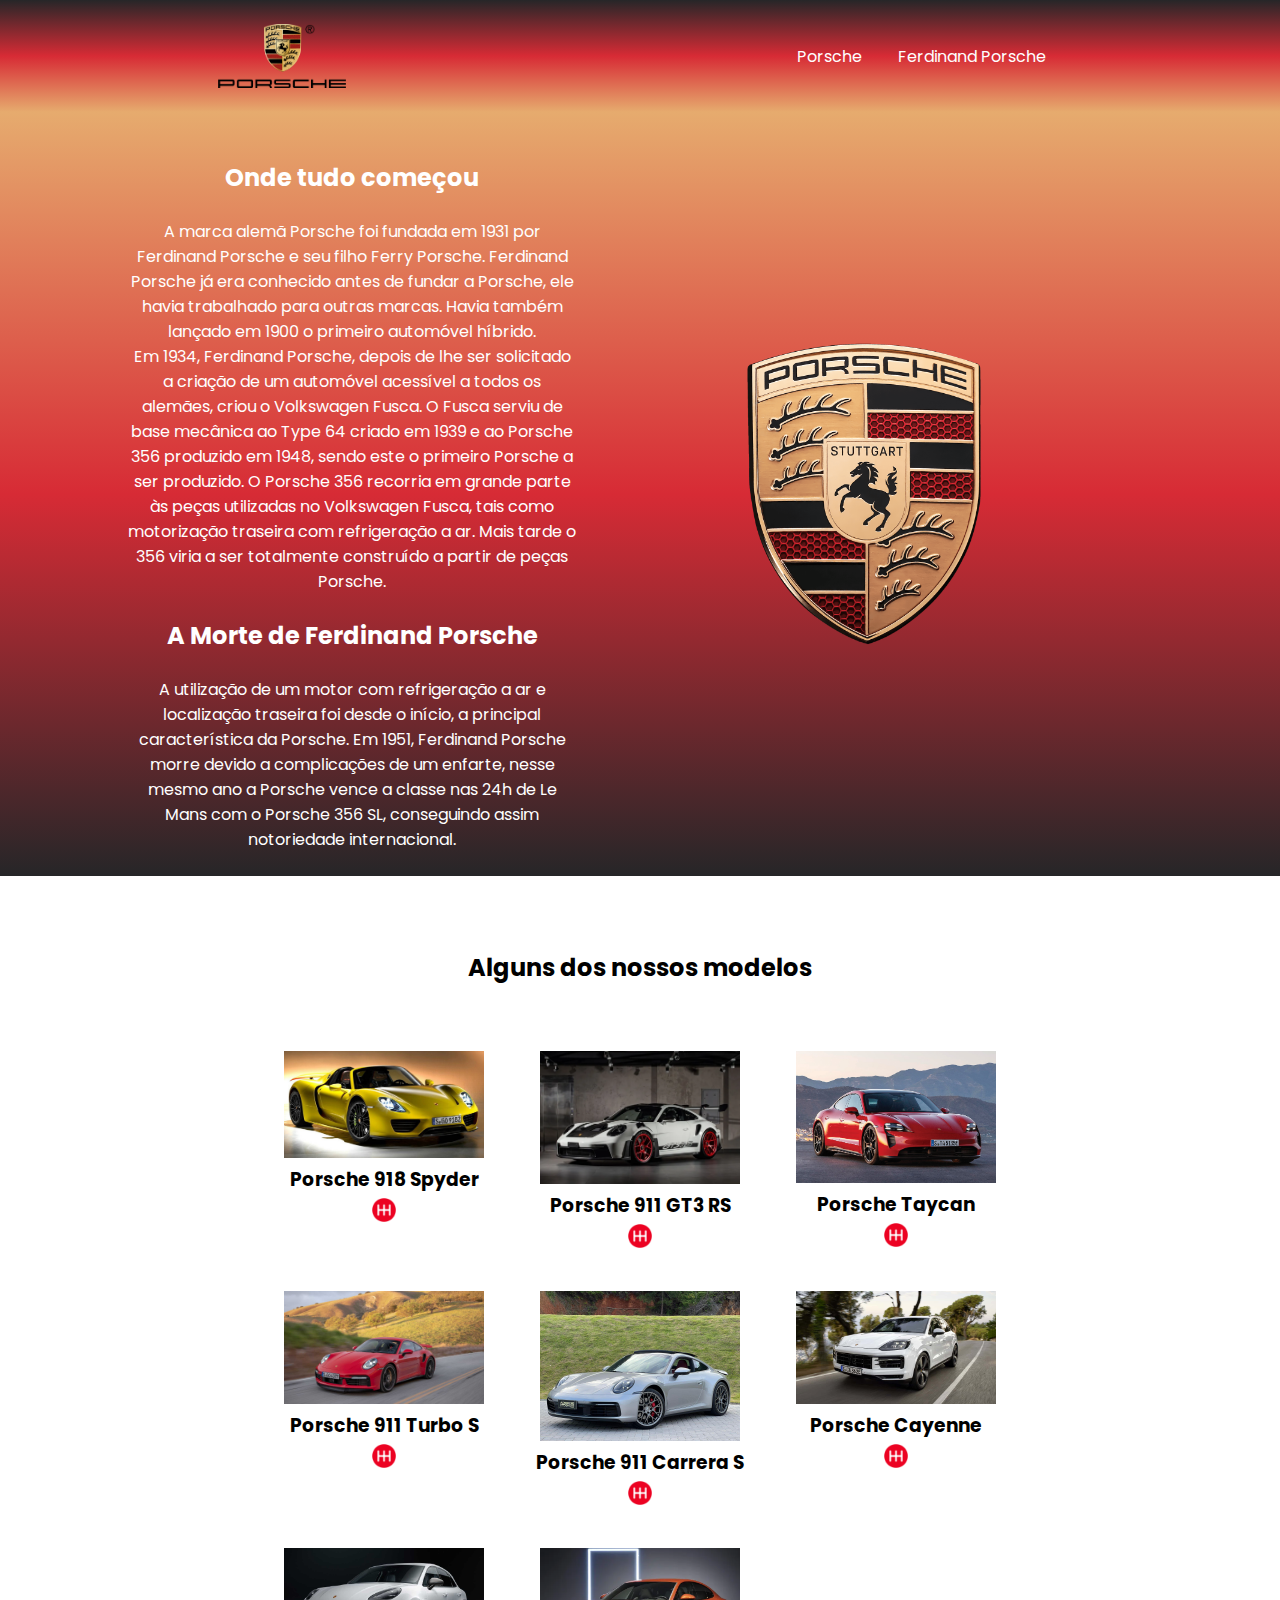
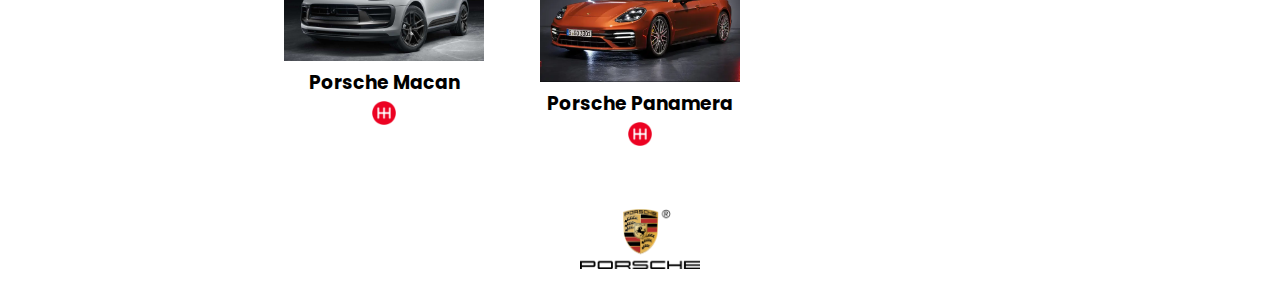
==== commit 3e1bb269: "Add files via upload" ====
--- a/index.html
+++ b/index.html
@@ -74,14 +74,14 @@
             <a href="https://www.webmotors.com.br/carros/estoque/porsche/macan?estadocidade=estoque&marca1=PORSCHE&modelo1=MACAN&autocomplete=maca&autocompleteTerm=PORSCHE%20MACAN&lkid=1705"><img class="estudante-icone" src="webmotorslogo.png" alt="icone instagram"></a>
         </div>
         <div class="estudante-div">
-            <img class="estudante-imagem" src="Pele-Santos-2.jpg" alt="foto do pele">
-            <h3 class="estudante-nome">Pelé</h3>
-            <a href="https://www.instagram.com/pele/"><img class="estudante-icone" src="webmotorslogo.png" alt="icone instagram"></a>
+            <img class="estudante-imagem" src="panamera.png" alt="foto da Porsche Panamera">
+            <h3 class="estudante-nome">Porsche Panamera</h3>
+            <a href="https://www.webmotors.com.br/carros/estoque/porsche/panamera?estadocidade=estoque&marca1=PORSCHE&modelo1=PANAMERA&autocomplete=pana&autocompleteTerm=PORSCHE%20PANAMERA&lkid=1705"><img class="estudante-icone" src="webmotorslogo.png" alt="icone instagram"></a>
         </div>
     </div>
     </section>
     <footer class="rodape">
-        <img class="rodape-imagem"src="alurastart logo.png" alt="logo da alura start">
+        <img class="rodape-imagem" src="porsche-logo.png" alt="logo da porsche">
     </footer>
 </body>
 </html>--- a/style.css
+++ b/style.css
@@ -75,7 +75,7 @@
 }
 
 .rodape{
-    background-color: black;
+    background-color: white;
     text-align: center;
 }
 
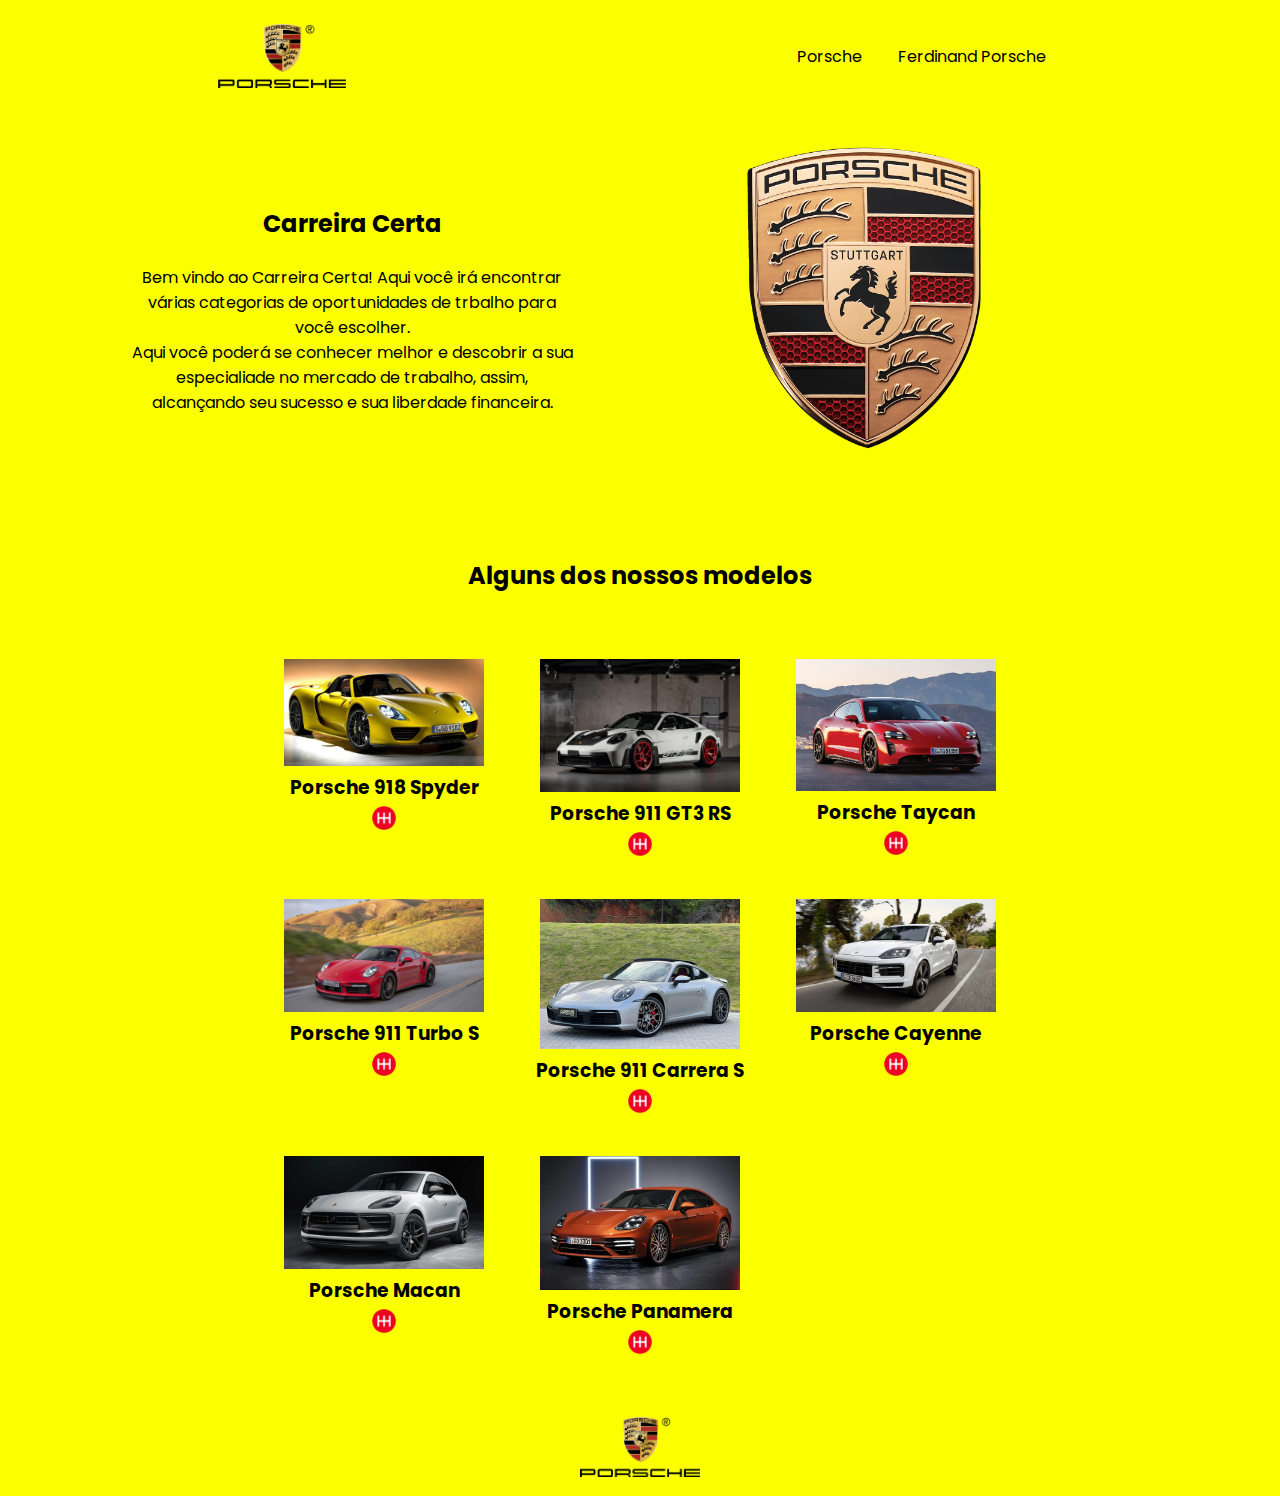
==== commit bb17d691: "Add files via upload" ====
--- a/index.html
+++ b/index.html
@@ -20,12 +20,10 @@
     </header>
     <section class="escola">
         <div class="escola-div-conteudo">
-            <h2 class="escola-titulo">Onde tudo começou</h2>
+            <h2 class="escola-titulo">Carreira Certa</h2>
             <div class="escola-textos">
-            <p class="escola-texto-um">A marca alemã Porsche foi fundada em 1931 por Ferdinand Porsche e seu filho Ferry Porsche. Ferdinand Porsche já era conhecido antes de fundar a Porsche, ele havia trabalhado para outras marcas. Havia também lançado em 1900 o primeiro automóvel híbrido.</p>
-            <p class="escola-texto-dois">Em 1934, Ferdinand Porsche, depois de lhe ser solicitado a criação de um automóvel acessível a todos os alemães, criou o Volkswagen Fusca. O Fusca serviu de base mecânica ao Type 64 criado em 1939 e ao Porsche 356 produzido em 1948, sendo este o primeiro Porsche a ser produzido. O Porsche 356 recorria em grande parte às peças utilizadas no Volkswagen Fusca, tais como motorização traseira com refrigeração a ar. Mais tarde o 356 viria a ser totalmente construído a partir de peças Porsche.</p>
-            <h2 class="escola-titulo-dois">A Morte de Ferdinand Porsche</h2>
-            <p class="escola-texto-tres">A utilização de um motor com refrigeração a ar e localização traseira foi desde o início, a principal característica da Porsche. Em 1951, Ferdinand Porsche morre devido a complicações de um enfarte, nesse mesmo ano a Porsche vence a classe nas 24h de Le Mans com o Porsche 356 SL, conseguindo assim notoriedade internacional.</p>
+            <p class="escola-texto-um">Bem vindo ao Carreira Certa! Aqui você irá encontrar várias categorias de oportunidades de trbalho para você escolher.</p>
+            <p class="escola-texto-dois">Aqui você poderá se conhecer melhor e descobrir a sua especialiade no mercado de trabalho, assim, alcançando seu sucesso e sua liberdade financeira.</p>
         </div>
         </div>
         <img class="escola-imagem" src="logo_porsche.png" alt="logo da porsche">
--- a/style.css
+++ b/style.css
@@ -4,14 +4,16 @@
 }
 body {
     font-family: 'Poppins', sans-serif;
+    background-color: #fbff00;
+    
 }
 .cabecalho {
-    background-image: linear-gradient(#262628,#d72b35,#e6ab6e);
     color: white;
     display: flex;
     justify-content: space-around;
     align-items: center;
     padding: 24px 0;
+
 }
 
 .cabecalho-imagem{
@@ -22,6 +24,7 @@
     display: inline-block;
     margin: 0 16px;
     font-size: 16px;
+    color: black;
 }
 
 .escola-imagem{
@@ -29,7 +32,6 @@
 }
 
 .escola{
-    background-image: linear-gradient(#e6ab6e,#d72b35,#262628);
     color:white;
     display: flex;
     justify-content: center;
@@ -45,6 +47,7 @@
 .escola-titulo{
     padding: 24px 0;
     text-align: center;
+    color: black;
 }
 
 .estudante{
@@ -67,6 +70,7 @@
 .estudante-titulo{
     text-align: center;
     padding: 50px 0;
+    background-color: #fbff00;
 }
 
 .estudante-todos{
@@ -77,6 +81,7 @@
 .rodape{
     background-color: white;
     text-align: center;
+    background-color: #fbff00;
 }
 
 .rodape-imagem{
@@ -86,6 +91,7 @@
 }
 .escola-textos{
     text-align: center;
+    color: black;
 }
 
 .escola-titulo-dois{
